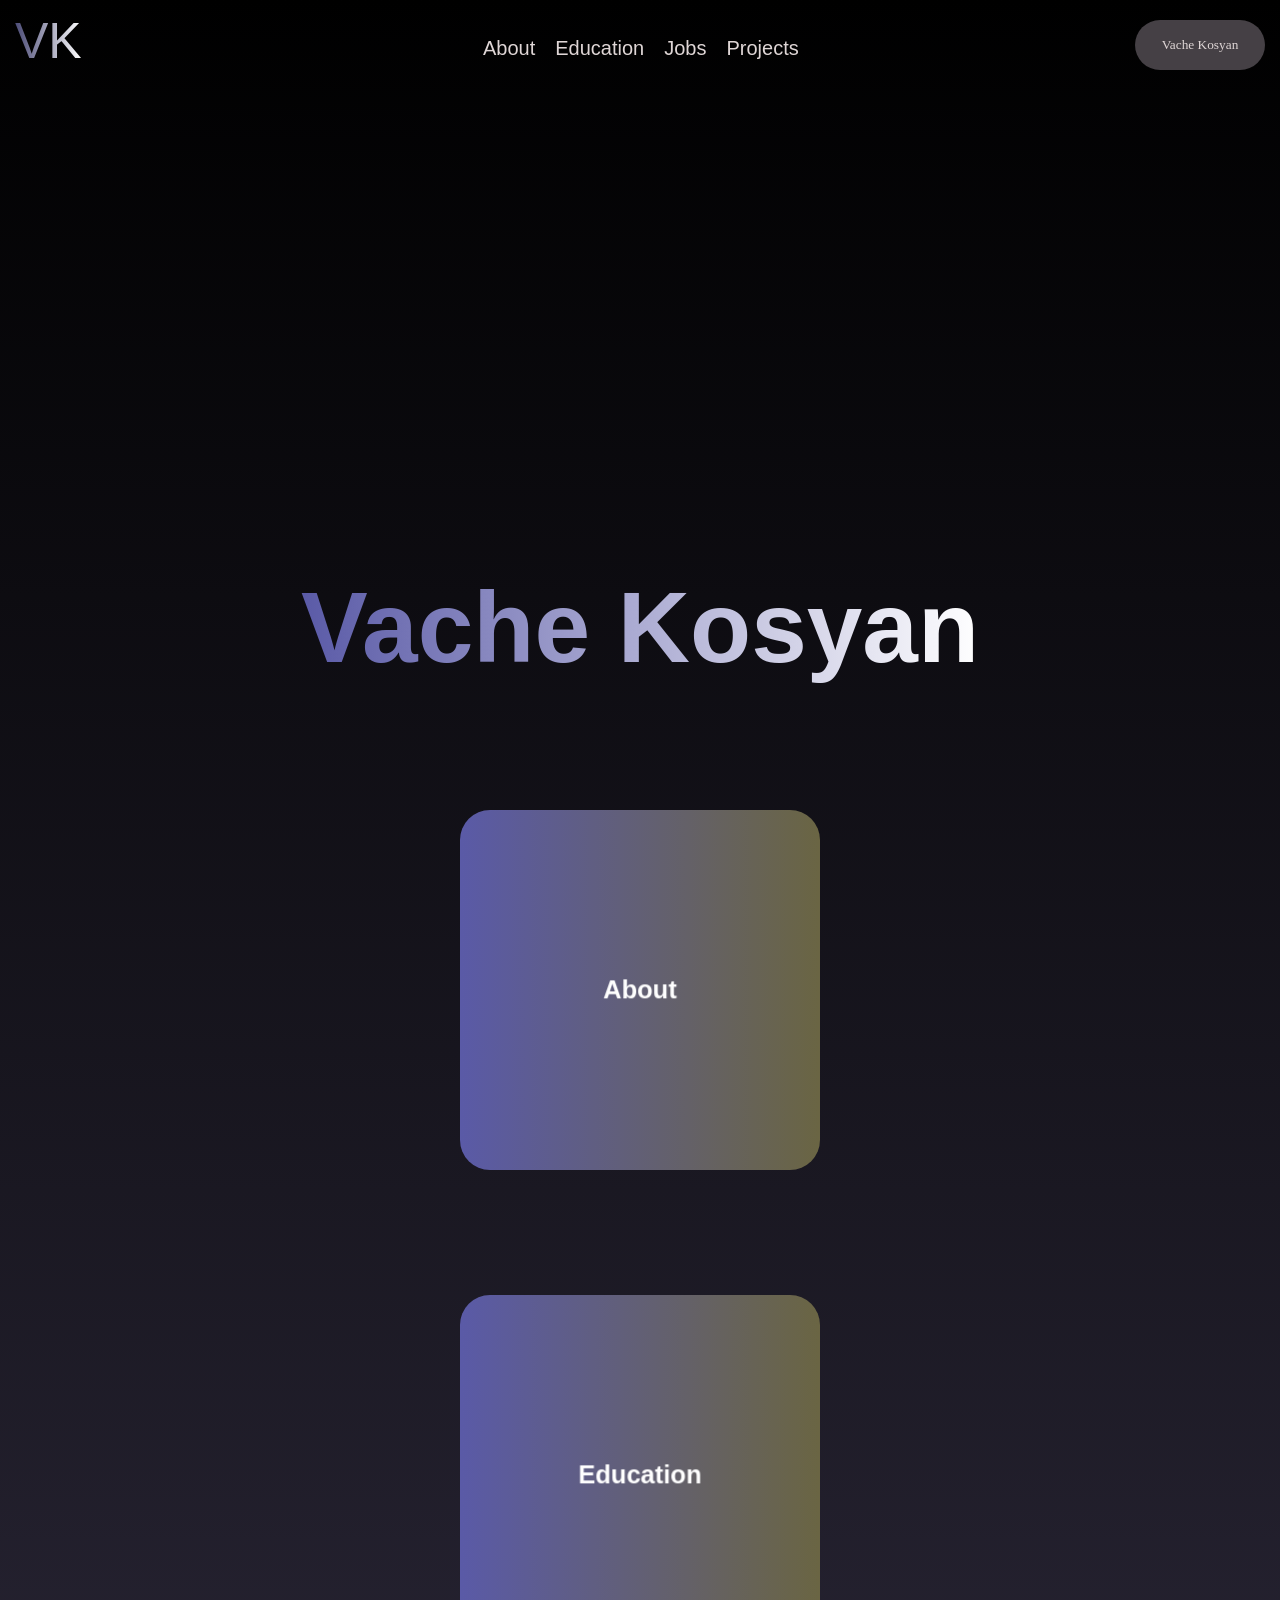
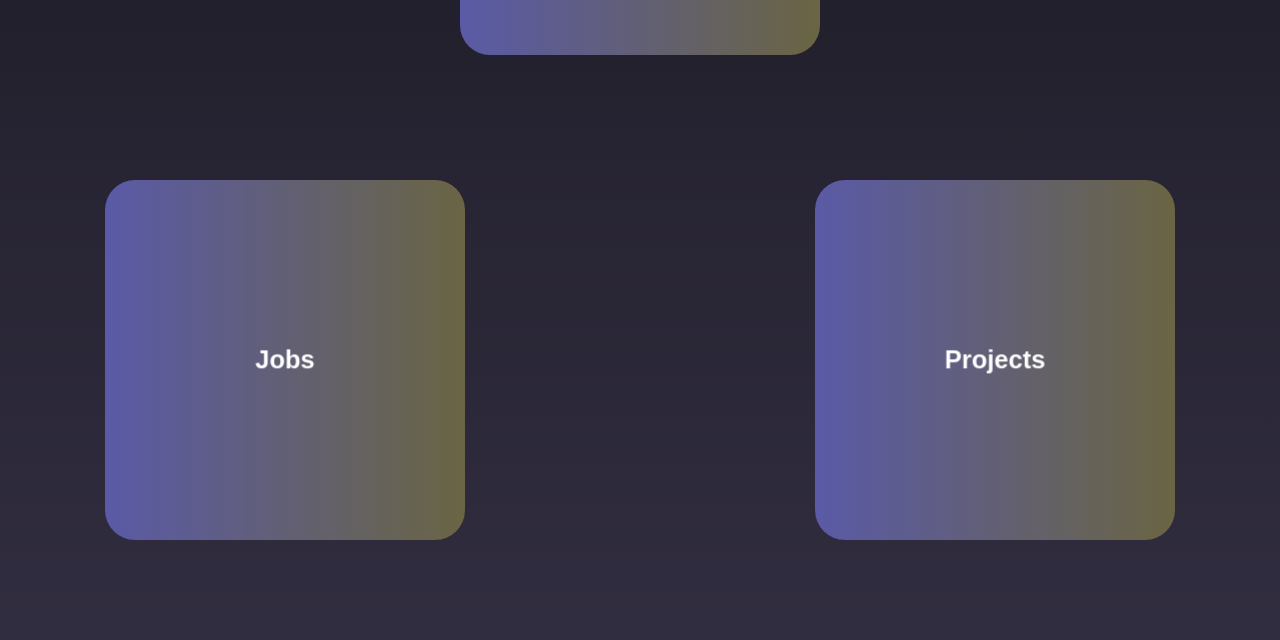
==== index.html @ 7af2d55e "Finalized Meta Data" ====
<!DOCTYPE html>
<html lang="en" class="dark">

    <head>
        <title>Vache - Tech Portfolio</title>

        <meta name="description" content="Personal tech portfolio of Vache Kosyan showcasing modern CSS interactivity and JavaScript features">
        <meta name="keywords" content="Portfolio, Front-End, Modern, Tech, HTML, CSS">
        <meta name="author" content="Vache Kosyan">

        <link href="CSS/mainNav.css" rel="stylesheet">
        <script src="JS/mainNav.js" defer></script>
    </head>
    
    <body>
        <div class="wrapper">

            
            
            <nav id="flexBoxNavOne">
                <span id="logo">
                    VK
                </span>
                
                <nav id="flexBoxNavTwo">

                        <button class="referenceButtons">
                            About
                        </button>
    
    
    
                        <button class="referenceButtons">
                            Education
                        </button>
    
                        
                        <button class="referenceButtons">
                            Jobs
                        </button>
                        
                        <button class="referenceButtons">
                            Projects
                        </button>           
                </nav>

                <button id="headerButton">
                    <span id="buttonText">Vache Kosyan</span>
                </button>  
            </nav>


                
                
            
            
            
            
            <main>
                     
                
                
                <section class="mainPortSection">
                    


                            
                    <h1 class="largeName">
                        Vache Kosyan
                    </h1>
                            
                            
                    
                    <div class="flexRowFirst">

                        <div class="layoutHover">
    
                                <div class="layoutContainer">
                                    <div class="aboutSection">
                                        <h2 class="aboutTitle">About</h2>
                                    </div>
                                        
                                    <div class="aboutBack">
                                        <h2><strong>Welcome</strong></h2>
                                        <p>Welcome to my tech-portfolio. This is a constantly changing portfolio, meaning it best reflects my life. I hope you enjoy my usage of modern ui elements, layouts, colors. Most importantly, I hope you enjoy learning about me.</p>
                                    </div>
                                </div>
                        </div>
    
                        <div class="layoutHover">
    
                                <div class="layoutContainer">
                                    <div class="educationSection">
                                        <h2 class="educationTitle">Education</h2>
                                    </div>
                                        
                                    <div class="backCard">
                                        <h2><strong>College</strong></h2>
                                        <p>I am enrolled full time at the University of Washington Bothell planning on majoring in Computer Science & Software Engineering in my Sophomore Year! Vist my <a href="uwb.edu">school</a>!</p>
                                    </div>
                                </div>
                        </div>
                    </div>
                    
                    <div class="gridDisplaySubSections">
                        <div class="layoutHover">
                           

                            <div class="layoutContainer">
                                

                                <div class="aboutMeSection">
                                    <h2 class="aboutMeTitle">Jobs</h2>
                                </div>
                                
                                <div class="aboutMeBack">
                                    <h2>Tutoring</h2>
                                    <p>I'm actively seeking K-12 computer science tutoring opportunities, especially those focused on Java. I'm also confidently open to career advice and job leads related to tutoring.</p>
                                </div>
                            </div>
                                

                        </div>
                        <div class="layoutHover">
                            

                            <div class="layoutContainer">
    
                                <div class="articleSection">
                                    <h2 class="articleTitle">Projects</h2>
                                </div>
                                
                                <div class="articleSectionBack">
                                    <h2>Evolving</h2>
                                    <p class="nameInformation">I have multiple front-end projects including this tech-portfolio and it's related websites. I plan on building a full-stack grading-system app. I am recusivly enhancing each of my projects.</p>
                                </div>
                            </div>
                        </div>


                    </div>


                    



                </section>


                
                
                
            </main>
            
        </div>
        
    </body>
    <section>
        <div id="popoverLikeJS">
            <div class="faceTitle">

                <img id="faceImage" src="Images/portFaceSq.png" alt="A circular picture of my face">
                
                
                <h1 class="popoverTitle">Vache Kosyan</h1>
            </div>
    
            <h2 class="popoverStatus">Full-Stack Developer</h2>
            <p class="popoverAboutMe">I am a professional full-stack developer. I focus on enhancing unique & modern applications and websites</p>
        </div>


        

    </section>


</html>
---- CSS/mainNav.css ----
*{
    box-sizing: border-box;
}


@layer reset{
   
    body{
        margin: 0;
    }
    
    body, html{
        overflow-y:scroll;
        scrollbar-width: none;
    }

    
    
}



img{
    display: block;
    margin-inline: auto;
}


.wrapper{
    background: linear-gradient(180deg, black, rgb(49, 45, 64));
    width: 100dvw;
    filter: blur(0);
    transition: filter 1s ease;
    display: flex;
    gap: 500px;
    flex-direction: column;
    

   
}



.wrapper.blur{
    filter:blur(4px);
    transition: filter 1s ease;
}


#flexBoxNavOne{
    display: flex;
    justify-content:space-between;
    align-items: flex-end;
    height: 70px;
    
}


#flexBoxNavOne > :first-child{
    margin-left: 15px;
    
}

#flexBoxNavOne > :nth-child(2){
    margin-bottom: 10px;
    margin-left: 65px;
}

#flexBoxNavOne > :nth-child(3){
    margin-right: 15px;
    
}



#flexBoxNavTwo{
    display: flex;
    gap: 20px;
    
}





.referenceButtons{
    border: 0;
    padding: 0;
    background-color: inherit;
    color: rgb(223, 214, 214);
    font-size: 20px;
    transform: scale(1);
    
    

}




.aboutMeButton{
    background-color: red;
}

#logo{
    background: linear-gradient(90deg, rgb(76, 76, 119), white);
    background-clip: text;
    color: transparent;
    font-size: 50px;
    font-family: 'Gill Sans', 'Gill Sans MT', Calibri, 'Trebuchet MS', sans-serif;
    
}

#headerButton 
{
    
    
    background-color: rgb(69,64,69);
    border: 0;
    margin:0;
    width: 130px;
    height:50px;
    border-radius: 30px;
    padding: 1px 6px;
    transform: scale(1);
    transition: transform 2s ease-out,
                background-color 2s ease;
    
                
                
}
            
#headerButton.open{
    background-color: #a86f32;
    
}
#headerButton #buttonText{
    color: rgb(223, 214, 214);
    font-family: serif;
}




main{
    position: relative;
    left: 50vw;
    transform: translateX(-50%);
    
}



.mainPortSection{
    display: flex;
    flex-direction: column;
    gap: 125px;
    align-items: center;
    font-family: sans-serif;
    margin-bottom: 100px;

}



.mainPortSection .largeName{
    font-size: 100px;
    margin: 0;
    background: linear-gradient(90deg, rgb(90, 90, 167), white);
    background-clip: text;
    color: transparent;
    
}




.mainPortSection .flexRowFirst{
    display: flex;
    flex-direction: column;
    gap: 125px;
}



.mainPortSection .gridDisplaySubSections{
    display: flex;
    width: 100vw;
    justify-content: center;
    gap: 350px;
    flex-wrap: wrap;
    
}








.layoutContainer{
    text-align: center;
    background: linear-gradient(90deg, rgb(90, 90, 167), rgb(106, 101, 67));
    border-radius: 30px;
    animation: shift 5s ease infinite;
    max-width: 360px;
    min-width: 360px;
    min-height: 360px;
    max-height: 360px;
    padding: 40px;
    transform: rotateY(0deg);
    transition: transform 0.65s ease;
    transform-style: preserve-3d;
    
    
    


}




.layoutContainer > :first-child{
    position: absolute;
    top: 50%;
    left: 50%;
    transform: translate(-50%,-50%);
    background: white;
    background-clip: text;
    background-size: 200%;
    color: transparent;
    animation: colShift 5s ease infinite;
    font-size: 17px;
    
    
    
}



.layoutContainer > :nth-child(2) > :first-child{
    color: black;
}







.layoutContainer.open{
    transform: rotateY(180deg);
    transition: transform 0.65s ease;
}






.layoutContainer > *{
    backface-visibility: hidden;
}

.layoutContainer > :nth-child(2) p{
    line-height: 1.5;
    font-weight: 600;
    color: white;
}



.layoutContainer > :nth-child(2){
    width: 280px;
    position: absolute;
    top: 50%;
    transform: rotateY(180deg) translateY(-50%);
}



.layoutContainer.shadow{
    box-shadow: 0 0 50px rgb(216, 216, 230);
    transition: box-shadow 0.35s ease;
}


.layoutHover:hover{
    transform: scale(1.05);
    cursor: pointer;
}












/**Psuedo Classes*/
#headerButton:hover{
    background-color: #a86f32;
    transform: scale(1.05);
    transition: transform 2s ease-out,
                background-color 2s ease;
    cursor: pointer;
}

.referenceButtons:hover{
    cursor: pointer;
    transform: scale(1.1);
    
}


a{
    color: blue;
}
a:hover{
    color: rgb(233, 234, 241);
   
}


a:focus{
    color: rgb(159, 6, 247);
}

a:active{
    color: black;
}




/*POPOVER SECTIONS*/

#popoverLikeJS *{
    margin: 0;
}
#popoverLikeJS{
    position: absolute;
    text-align: center;
    top: 50vh;
    left: 50vw;
    transform: translate(-50%, -50%);
    padding: 20px;
    height: 370px;
    max-width: 370px;
    min-width: 370px;
    background: linear-gradient(90deg, rgb(61, 52, 104), rgb(97, 89, 125));
    opacity: 0;
    transition: opacity 0.35s ease;
    border-radius: 30px;
    pointer-events: none;
    font-family: sans-serif;
    display: flex;
    flex-direction: column;
    align-items: center;
    gap: 10px;
    
    
}
#popoverLikeJS.open{
    opacity: 1;
    transition: opacity 0.35s ease;
    pointer-events: all;
    

}

#popoverLikeJS .faceTitle{
    margin-top: 10px;
    color: rgb(135, 135, 202);
    display: flex;
    flex-direction: column;
    align-items: center;
    gap: 12px;
    font-size: 18px;
    
    
    
    
}

#popoverLikeJS #faceImage{
    
    width: 70px;
    height: 70px;
    border-radius: 50%;
    background-color: blue;
}


#popoverLikeJS #faceImage:hover{
    cursor: zoom-in;
    transform: scale(1.05);
    
}

#popoverLikeJS #faceImage.open{
    cursor: zoom-out;
    position: absolute;
    top: 50%;
    transform: translateY(-50%);
    width: 700px;
    height: 700px;
}





#popoverLikeJS .popoverStatus{
    color: rgb(255, 120, 30);
    margin-bottom: 25px;
    font-size: 18px;
    
}

#popoverLikeJS .popoverAboutMe{
    font-weight: 600;
    color: white;
    line-height: 1.5;
    width: 300px;
}
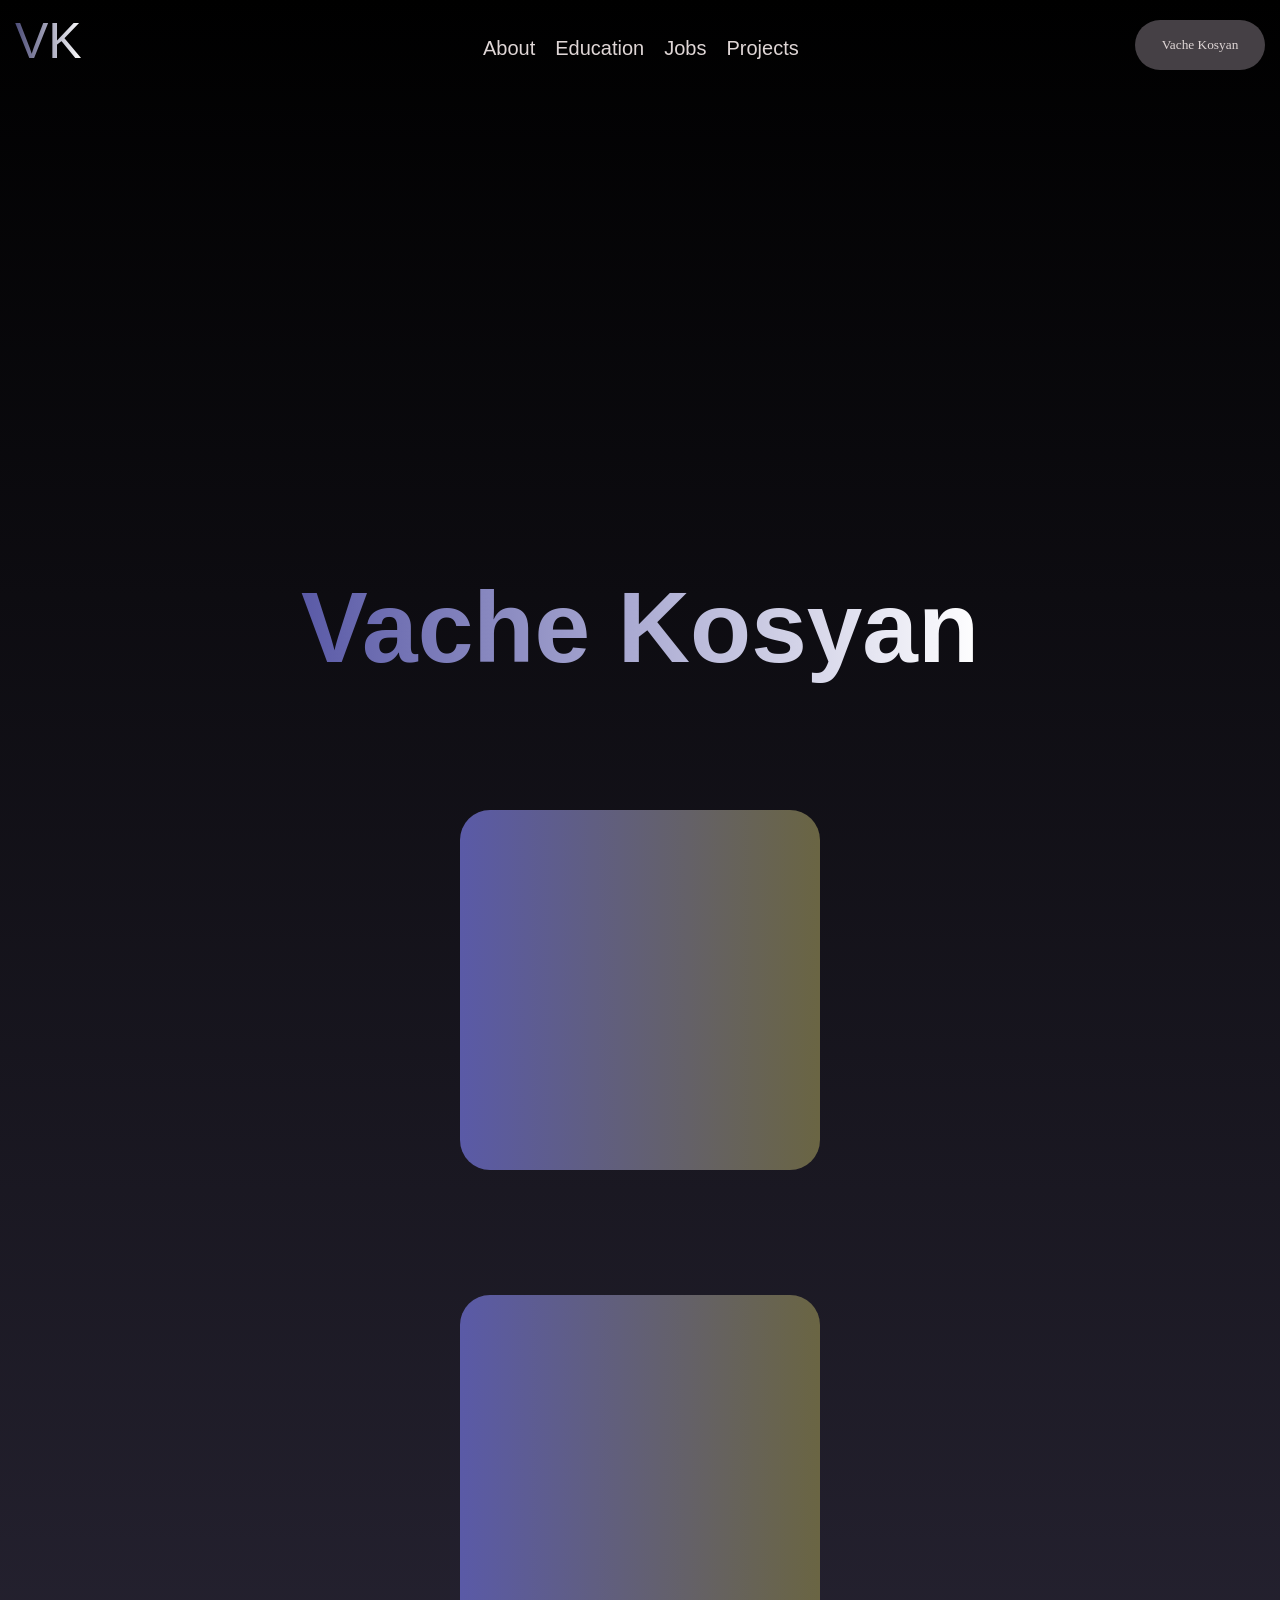
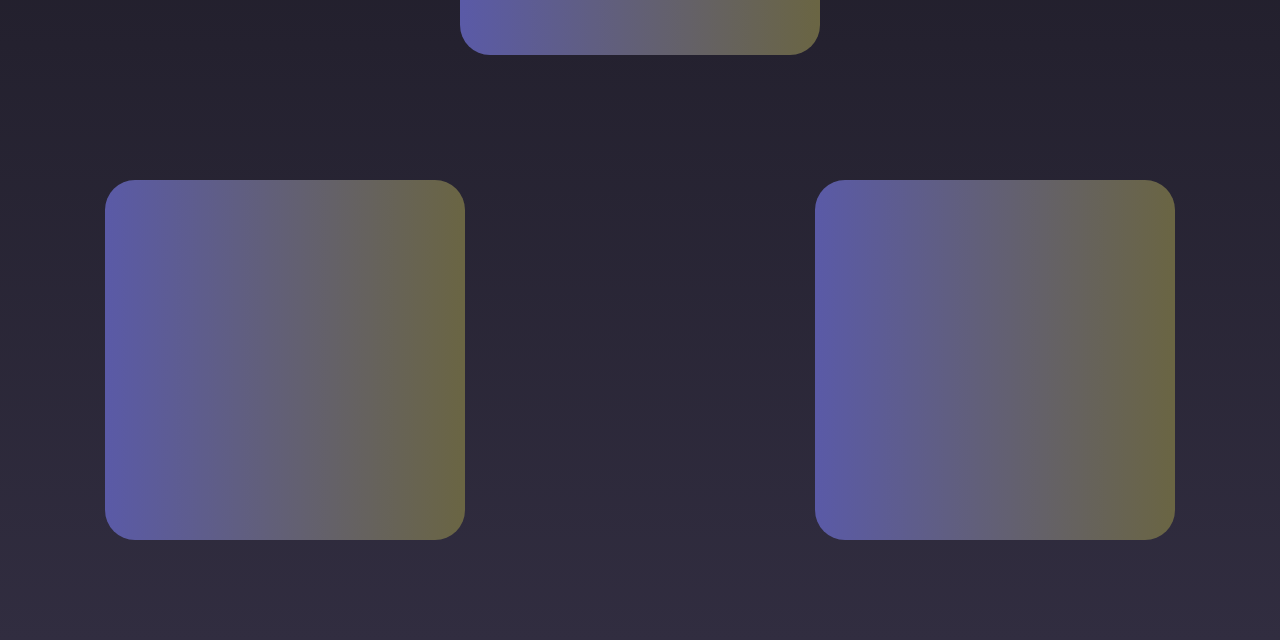
==== commit 57606075: "Adequately changed css call from html file" ====
--- a/index.html
+++ b/index.html
@@ -8,8 +8,8 @@
         <meta name="keywords" content="Portfolio, Front-End, Modern, Tech, HTML, CSS">
         <meta name="author" content="Vache Kosyan">
 
-        <link href="CSS/mainNav.css" rel="stylesheet">
-        <script src="JS/mainNav.js" defer></script>
+        <link href="mainNav.css" rel="stylesheet">
+        <script src="mainNav.js" defer></script>
     </head>
     
     <body>
@@ -96,7 +96,7 @@
                                         
                                     <div class="backCard">
                                         <h2><strong>College</strong></h2>
-                                        <p>I am enrolled full time at the University of Washington Bothell planning on majoring in Computer Science & Software Engineering in my Sophomore Year! Vist my <a href="uwb.edu">school</a>!</p>
+                                        <p>I am enrolled full time at the University of Washington Bothell planning on majoring in Computer Science & Software Engineering in my Sophomore Year.</p>
                                     </div>
                                 </div>
                         </div>
--- a/mainNav.css
+++ b/mainNav.css
@@ -0,0 +1,449 @@
+*{
+    box-sizing: border-box;
+}
+
+
+@layer reset{
+   
+    body{
+        margin: 0;
+    }
+    
+    body, html{
+        overflow-y:scroll;
+        scrollbar-width: none;
+    }
+
+    
+    
+}
+
+
+
+img{
+    display: block;
+    margin-inline: auto;
+}
+
+
+.wrapper{
+    background: linear-gradient(180deg, black, rgb(49, 45, 64));
+    width: 100dvw;
+    filter: blur(0);
+    transition: filter 1s ease;
+    display: flex;
+    gap: 500px;
+    flex-direction: column;
+    
+
+   
+}
+
+
+
+.wrapper.blur{
+    filter:blur(4px);
+    transition: filter 1s ease;
+}
+
+
+#flexBoxNavOne{
+    display: flex;
+    justify-content:space-between;
+    align-items: flex-end;
+    height: 70px;
+    
+}
+
+
+#flexBoxNavOne > :first-child{
+    margin-left: 15px;
+    
+}
+
+#flexBoxNavOne > :nth-child(2){
+    margin-bottom: 10px;
+    margin-left: 65px;
+}
+
+#flexBoxNavOne > :nth-child(3){
+    margin-right: 15px;
+    
+}
+
+
+
+#flexBoxNavTwo{
+    display: flex;
+    gap: 20px;
+    
+}
+
+
+
+
+
+.referenceButtons{
+    border: 0;
+    padding: 0;
+    background-color: inherit;
+    color: rgb(223, 214, 214);
+    font-size: 20px;
+    transform: scale(1);
+    
+    
+
+}
+
+
+
+
+.aboutMeButton{
+    background-color: red;
+}
+
+#logo{
+    background: linear-gradient(90deg, rgb(76, 76, 119), white);
+    background-clip: text;
+    color: transparent;
+    font-size: 50px;
+    font-family: 'Gill Sans', 'Gill Sans MT', Calibri, 'Trebuchet MS', sans-serif;
+    
+}
+
+#headerButton 
+{
+    
+    
+    background-color: rgb(69,64,69);
+    border: 0;
+    margin:0;
+    width: 130px;
+    height:50px;
+    border-radius: 30px;
+    padding: 1px 6px;
+    transform: scale(1);
+    transition: transform 2s ease-out,
+                background-color 2s ease;
+    
+                
+                
+}
+            
+#headerButton.open{
+    background-color: #a86f32;
+    
+}
+#headerButton #buttonText{
+    color: rgb(223, 214, 214);
+    font-family: serif;
+}
+
+
+
+
+main{
+    position: relative;
+    left: 50vw;
+    transform: translateX(-50%);
+    
+}
+
+
+
+.mainPortSection{
+    display: flex;
+    flex-direction: column;
+    gap: 125px;
+    align-items: center;
+    font-family: sans-serif;
+    margin-bottom: 100px;
+
+}
+
+
+
+.mainPortSection .largeName{
+    font-size: 100px;
+    margin: 0;
+    background: linear-gradient(90deg, rgb(90, 90, 167), white);
+    background-clip: text;
+    color: transparent;
+    
+}
+
+
+
+
+.mainPortSection .flexRowFirst{
+    display: flex;
+    flex-direction: column;
+    gap: 125px;
+}
+
+
+
+.mainPortSection .gridDisplaySubSections{
+    display: flex;
+    width: 100vw;
+    justify-content: center;
+    gap: 350px;
+    flex-wrap: wrap;
+    
+}
+
+
+
+
+
+
+
+
+.layoutContainer{
+    text-align: center;
+    background: linear-gradient(90deg, rgb(90, 90, 167), rgb(106, 101, 67));
+    border-radius: 30px;
+    animation: shift 5s ease infinite;
+    max-width: 360px;
+    min-width: 360px;
+    min-height: 360px;
+    max-height: 360px;
+    padding: 40px;
+    transform: rotateY(0deg);
+    transition: transform 0.65s ease;
+    transform-style: preserve-3d;
+    
+    
+    
+
+
+}
+
+
+
+
+.layoutContainer > :first-child{
+    position: absolute;
+    top: 50%;
+    left: 50%;
+    transform: translate(-50%,-50%);
+    background: white;
+    background-clip: text;
+    background-size: 200%;
+    color: transparent;
+    animation: colShift 5s ease infinite;
+    font-size: 17px;
+    
+    
+    
+}
+
+
+
+.layoutContainer > :nth-child(2) > :first-child{
+    color: black;
+}
+
+
+
+
+
+
+
+.layoutContainer.open{
+    transform: rotateY(180deg);
+    transition: transform 0.65s ease;
+}
+
+
+
+
+
+
+.layoutContainer > *{
+    backface-visibility: hidden;
+}
+
+.layoutContainer > :nth-child(2) p{
+    line-height: 1.5;
+    font-weight: 600;
+    color: white;
+}
+
+
+
+.layoutContainer > :nth-child(2){
+    width: 280px;
+    position: absolute;
+    top: 50%;
+    transform: rotateY(180deg) translateY(-50%);
+}
+
+
+
+.layoutContainer.shadow{
+    box-shadow: 0 0 50px rgb(216, 216, 230);
+    transition: box-shadow 0.35s ease;
+}
+
+
+.layoutHover:hover{
+    transform: scale(1.05);
+    cursor: pointer;
+}
+
+
+
+
+
+
+
+
+
+
+
+
+/**Psuedo Classes*/
+#headerButton:hover{
+    background-color: #a86f32;
+    transform: scale(1.05);
+    transition: transform 2s ease-out,
+                background-color 2s ease;
+    cursor: pointer;
+}
+
+.referenceButtons:hover{
+    cursor: pointer;
+    transform: scale(1.1);
+    
+}
+
+
+a{
+    color: blue;
+}
+a:hover{
+    color: rgb(233, 234, 241);
+   
+}
+
+
+a:focus{
+    color: rgb(159, 6, 247);
+}
+
+a:active{
+    color: black;
+}
+
+
+
+
+/*POPOVER SECTIONS*/
+
+#popoverLikeJS *{
+    margin: 0;
+}
+#popoverLikeJS{
+    position: absolute;
+    text-align: center;
+    top: 50vh;
+    left: 50vw;
+    transform: translate(-50%, -50%);
+    padding: 20px;
+    height: 370px;
+    max-width: 370px;
+    min-width: 370px;
+    background: linear-gradient(90deg, rgb(61, 52, 104), rgb(97, 89, 125));
+    opacity: 0;
+    transition: opacity 0.35s ease;
+    border-radius: 30px;
+    pointer-events: none;
+    font-family: sans-serif;
+    display: flex;
+    flex-direction: column;
+    align-items: center;
+    gap: 10px;
+    
+    
+}
+#popoverLikeJS.open{
+    opacity: 1;
+    transition: opacity 0.35s ease;
+    pointer-events: all;
+    
+
+}
+
+#popoverLikeJS .faceTitle{
+    margin-top: 10px;
+    color: rgb(135, 135, 202);
+    display: flex;
+    flex-direction: column;
+    align-items: center;
+    gap: 12px;
+    font-size: 18px;
+    
+    
+    
+    
+}
+
+#popoverLikeJS #faceImage{
+    
+    width: 70px;
+    height: 70px;
+    border-radius: 50%;
+    background-color: blue;
+}
+
+
+#popoverLikeJS #faceImage:hover{
+    cursor: zoom-in;
+    transform: scale(1.05);
+    
+}
+
+#popoverLikeJS #faceImage.open{
+    cursor: zoom-out;
+    position: absolute;
+    top: 50%;
+    transform: translateY(-50%);
+    width: 700px;
+    height: 700px;
+}
+
+
+
+
+
+#popoverLikeJS .popoverStatus{
+    color: rgb(255, 120, 30);
+    margin-bottom: 25px;
+    font-size: 18px;
+    
+}
+
+#popoverLikeJS .popoverAboutMe{
+    font-weight: 600;
+    color: white;
+    line-height: 1.5;
+    width: 300px;
+}
+
+
+
+
+
+
+
+
+
+
+
+
+
+
+
+
+
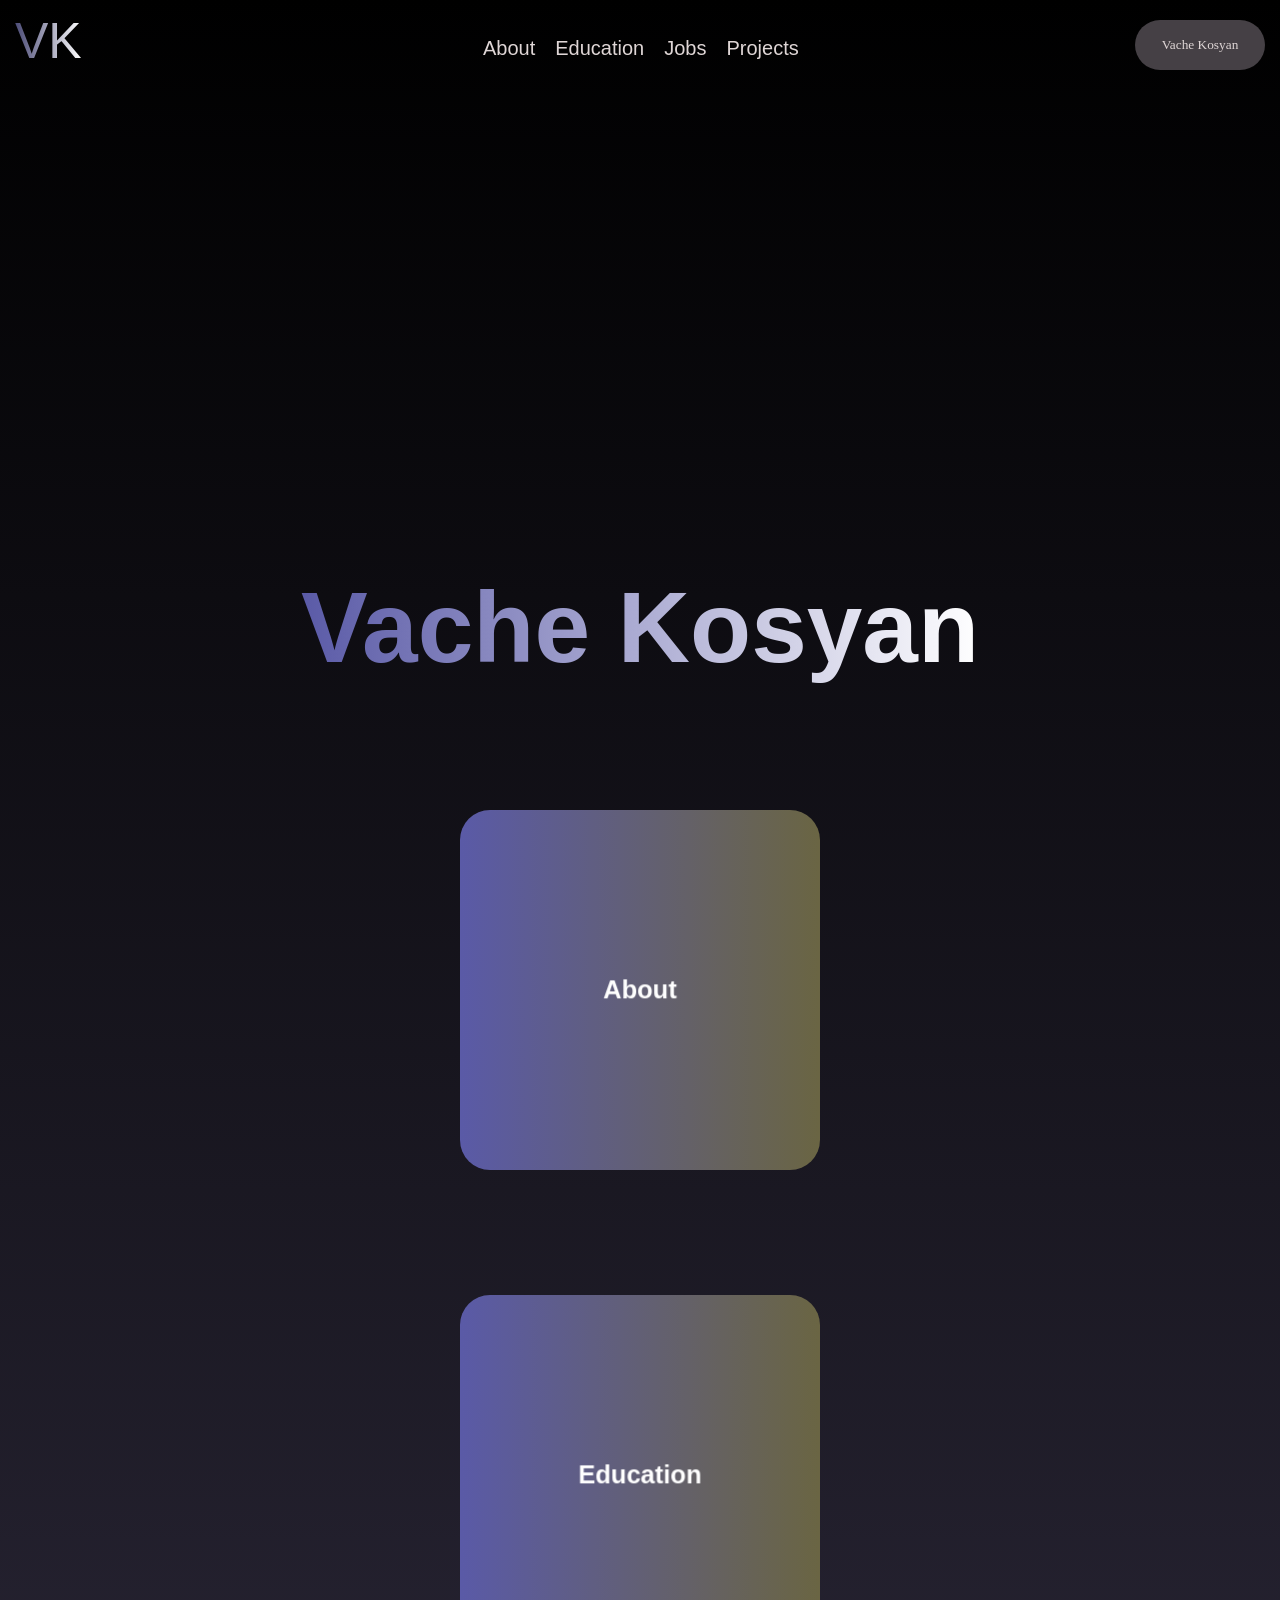
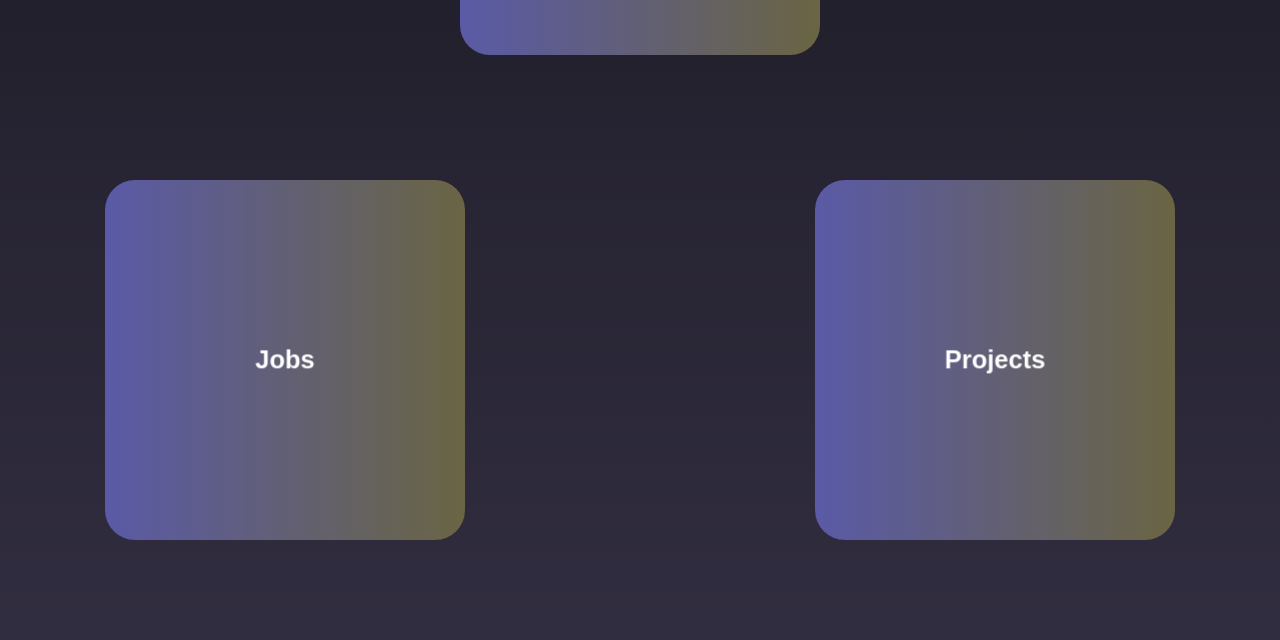
==== commit 93c88d36: "Added verification" ====
--- a/index.html
+++ b/index.html
@@ -7,6 +7,7 @@
         <meta name="description" content="Personal tech portfolio of Vache Kosyan showcasing modern CSS interactivity and JavaScript features">
         <meta name="keywords" content="Portfolio, Front-End, Modern, Tech, HTML, CSS">
         <meta name="author" content="Vache Kosyan">
+        <meta name="google-site-verification" content="ewcmbd0mHxNc6Af_B8eZEa3r9tL2sY7tG_gt00rexM0" />
 
         <link href="mainNav.css" rel="stylesheet">
         <script src="mainNav.js" defer></script>
